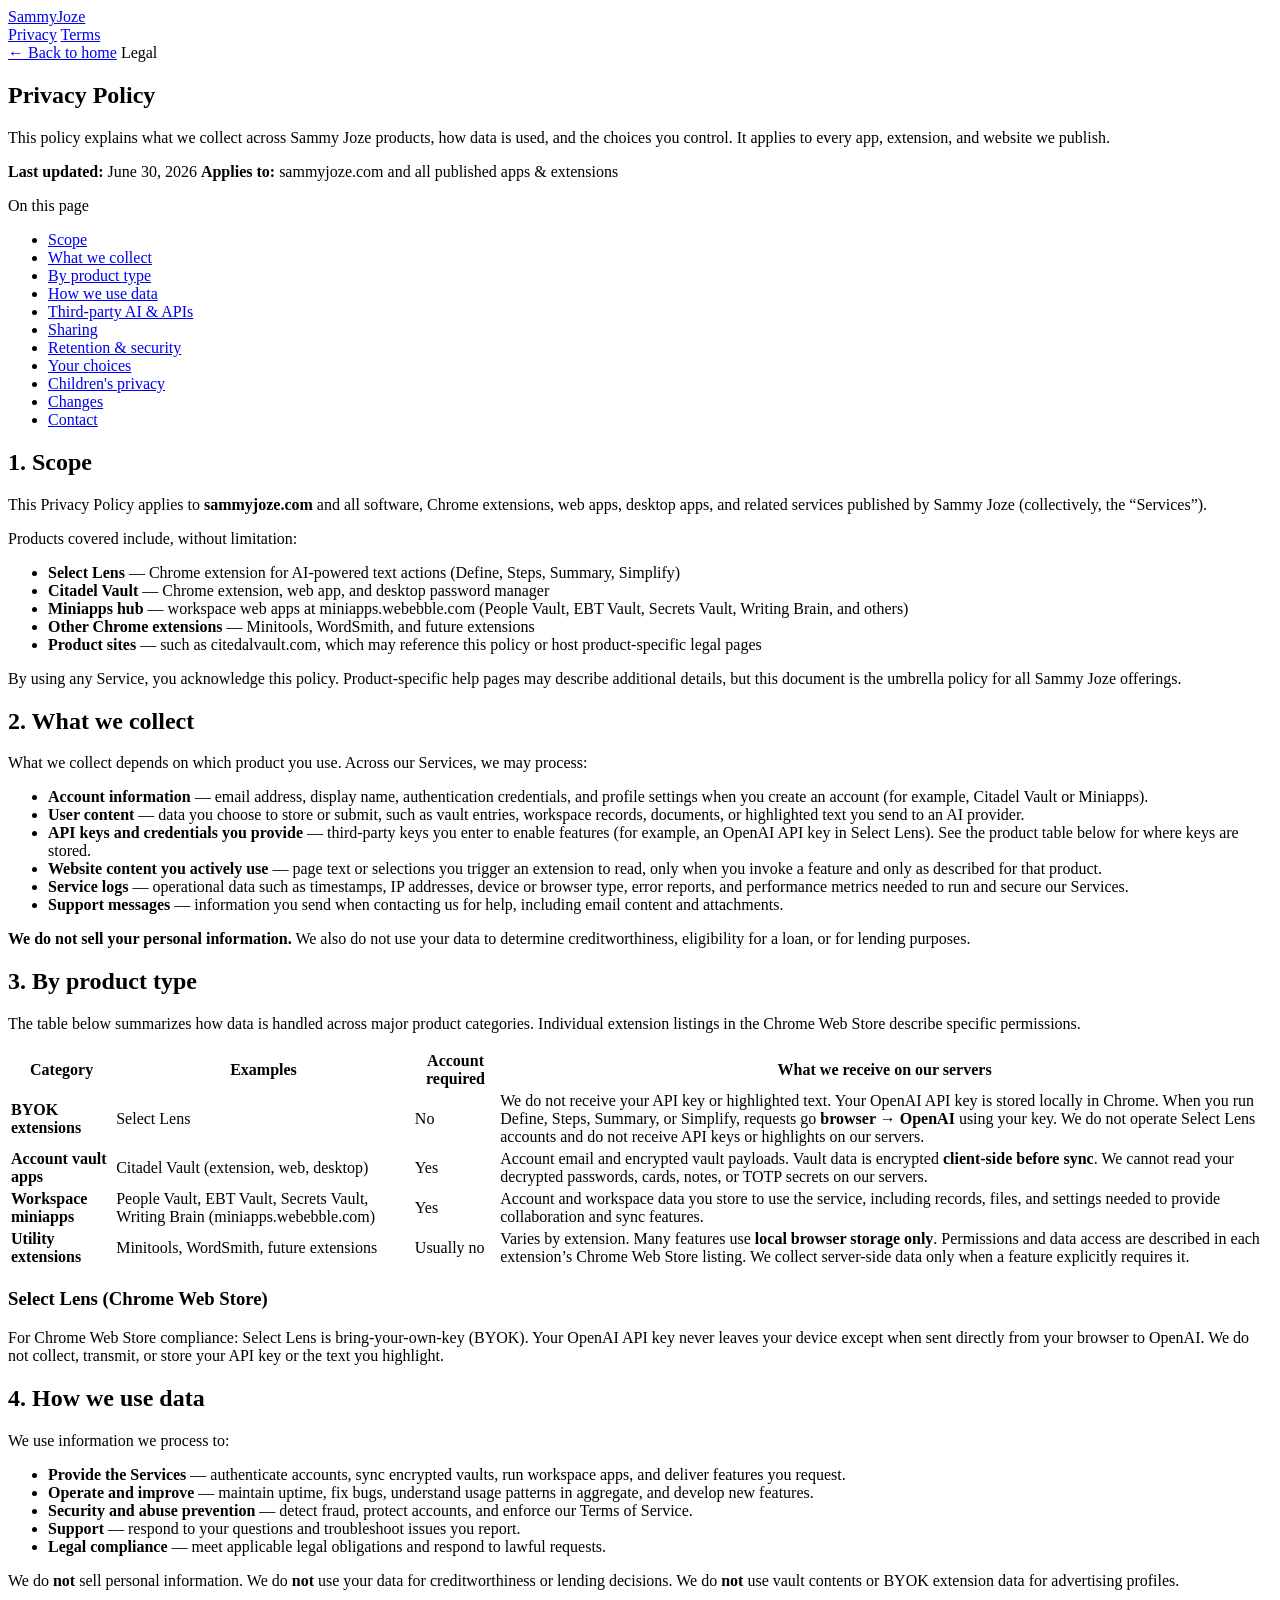
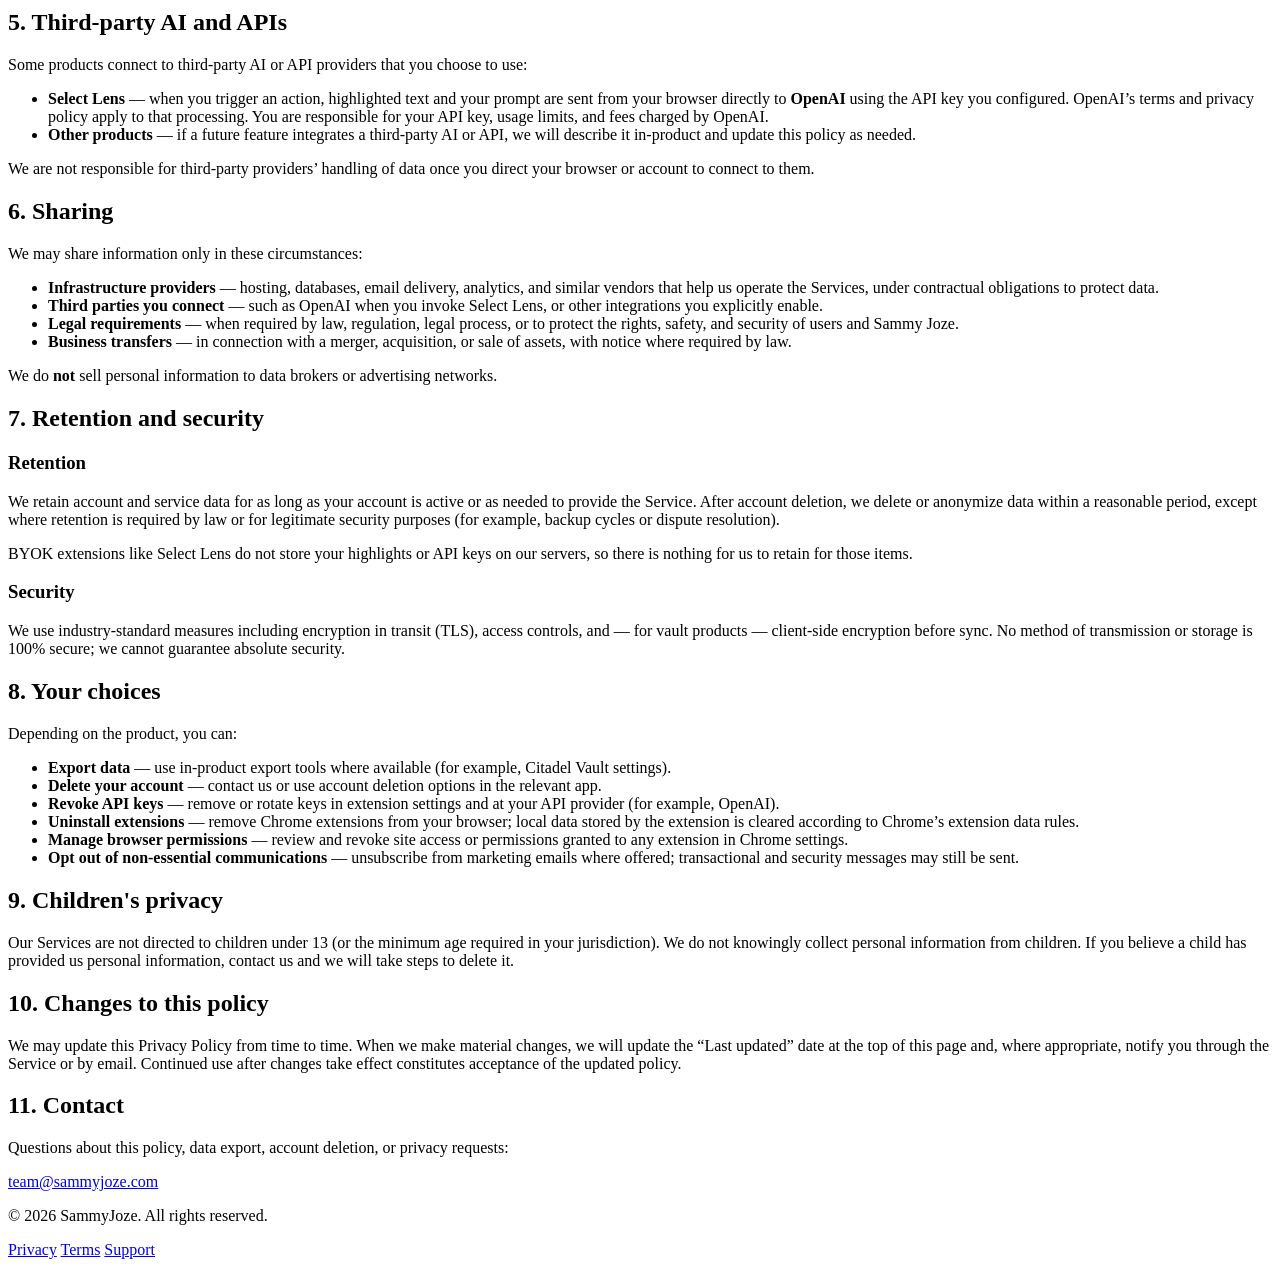
==== sammyjoze-site/privacy/index.html @ c9ecc226 "Add sammyjoze.com static legal site for all products. Umbrella Privacy Policy and Terms of Service f" ====
<!DOCTYPE html>
<html lang="en">
<head>
  <meta charset="UTF-8">
  <meta name="viewport" content="width=device-width, initial-scale=1.0">
  <title>Privacy Policy — SammyJoze</title>
  <meta name="description" content="Privacy Policy for Sammy Joze apps, Chrome extensions, and web products including Select Lens, Citadel Vault, and Miniapps.">
  <link rel="preconnect" href="https://fonts.googleapis.com">
  <link rel="preconnect" href="https://fonts.gstatic.com" crossorigin>
  <link href="https://fonts.googleapis.com/css2?family=Inter:wght@400;500;600;700;800&display=swap" rel="stylesheet">
  <link rel="stylesheet" href="/assets/site.css">
</head>
<body>
  <header class="site-header">
    <div class="site-header__inner">
      <a href="/" class="site-brand">SammyJoze</a>
      <nav class="site-nav" aria-label="Main">
        <a href="/privacy" class="is-active">Privacy</a>
        <a href="/terms">Terms</a>
      </nav>
    </div>
  </header>

  <section class="hero">
    <a href="/" class="hero__back">&larr; Back to home</a>
    <span class="hero__badge">Legal</span>
    <h1>Privacy Policy</h1>
    <p class="hero__lead">This policy explains what we collect across Sammy Joze products, how data is used, and the choices you control. It applies to every app, extension, and website we publish.</p>
    <div class="hero__meta">
      <span><strong>Last updated:</strong> June 30, 2026</span>
      <span><strong>Applies to:</strong> sammyjoze.com and all published apps &amp; extensions</span>
    </div>
  </section>

  <div class="legal-layout">
    <aside class="toc" aria-label="Table of contents">
      <p class="toc__label">On this page</p>
      <ul>
        <li><a href="#scope">Scope</a></li>
        <li><a href="#what-we-collect">What we collect</a></li>
        <li><a href="#by-product">By product type</a></li>
        <li><a href="#how-we-use">How we use data</a></li>
        <li><a href="#third-party-ai">Third-party AI &amp; APIs</a></li>
        <li><a href="#sharing">Sharing</a></li>
        <li><a href="#retention-security">Retention &amp; security</a></li>
        <li><a href="#your-choices">Your choices</a></li>
        <li><a href="#children">Children's privacy</a></li>
        <li><a href="#changes">Changes</a></li>
        <li><a href="#contact">Contact</a></li>
      </ul>
    </aside>

    <div class="legal-content">
      <article id="scope" class="section-card">
        <h2>1. Scope</h2>
        <p>This Privacy Policy applies to <strong>sammyjoze.com</strong> and all software, Chrome extensions, web apps, desktop apps, and related services published by Sammy Joze (collectively, the &ldquo;Services&rdquo;).</p>
        <p>Products covered include, without limitation:</p>
        <ul>
          <li><strong>Select Lens</strong> — Chrome extension for AI-powered text actions (Define, Steps, Summary, Simplify)</li>
          <li><strong>Citadel Vault</strong> — Chrome extension, web app, and desktop password manager</li>
          <li><strong>Miniapps hub</strong> — workspace web apps at miniapps.webebble.com (People Vault, EBT Vault, Secrets Vault, Writing Brain, and others)</li>
          <li><strong>Other Chrome extensions</strong> — Minitools, WordSmith, and future extensions</li>
          <li><strong>Product sites</strong> — such as citedalvault.com, which may reference this policy or host product-specific legal pages</li>
        </ul>
        <p>By using any Service, you acknowledge this policy. Product-specific help pages may describe additional details, but this document is the umbrella policy for all Sammy Joze offerings.</p>
      </article>

      <article id="what-we-collect" class="section-card">
        <h2>2. What we collect</h2>
        <p>What we collect depends on which product you use. Across our Services, we may process:</p>
        <ul>
          <li><strong>Account information</strong> — email address, display name, authentication credentials, and profile settings when you create an account (for example, Citadel Vault or Miniapps).</li>
          <li><strong>User content</strong> — data you choose to store or submit, such as vault entries, workspace records, documents, or highlighted text you send to an AI provider.</li>
          <li><strong>API keys and credentials you provide</strong> — third-party keys you enter to enable features (for example, an OpenAI API key in Select Lens). See the product table below for where keys are stored.</li>
          <li><strong>Website content you actively use</strong> — page text or selections you trigger an extension to read, only when you invoke a feature and only as described for that product.</li>
          <li><strong>Service logs</strong> — operational data such as timestamps, IP addresses, device or browser type, error reports, and performance metrics needed to run and secure our Services.</li>
          <li><strong>Support messages</strong> — information you send when contacting us for help, including email content and attachments.</li>
        </ul>
        <div class="highlight-box">
          <p><strong>We do not sell your personal information.</strong> We also do not use your data to determine creditworthiness, eligibility for a loan, or for lending purposes.</p>
        </div>
      </article>

      <article id="by-product" class="section-card">
        <h2>3. By product type</h2>
        <p>The table below summarizes how data is handled across major product categories. Individual extension listings in the Chrome Web Store describe specific permissions.</p>
        <table class="data-table">
          <thead>
            <tr>
              <th>Category</th>
              <th>Examples</th>
              <th>Account required</th>
              <th>What we receive on our servers</th>
            </tr>
          </thead>
          <tbody>
            <tr>
              <td><strong>BYOK extensions</strong></td>
              <td>Select Lens</td>
              <td>No</td>
              <td>We do not receive your API key or highlighted text. Your OpenAI API key is stored locally in Chrome. When you run Define, Steps, Summary, or Simplify, requests go <strong>browser &rarr; OpenAI</strong> using your key. We do not operate Select Lens accounts and do not receive API keys or highlights on our servers.</td>
            </tr>
            <tr>
              <td><strong>Account vault apps</strong></td>
              <td>Citadel Vault (extension, web, desktop)</td>
              <td>Yes</td>
              <td>Account email and encrypted vault payloads. Vault data is encrypted <strong>client-side before sync</strong>. We cannot read your decrypted passwords, cards, notes, or TOTP secrets on our servers.</td>
            </tr>
            <tr>
              <td><strong>Workspace miniapps</strong></td>
              <td>People Vault, EBT Vault, Secrets Vault, Writing Brain (miniapps.webebble.com)</td>
              <td>Yes</td>
              <td>Account and workspace data you store to use the service, including records, files, and settings needed to provide collaboration and sync features.</td>
            </tr>
            <tr>
              <td><strong>Utility extensions</strong></td>
              <td>Minitools, WordSmith, future extensions</td>
              <td>Usually no</td>
              <td>Varies by extension. Many features use <strong>local browser storage only</strong>. Permissions and data access are described in each extension&rsquo;s Chrome Web Store listing. We collect server-side data only when a feature explicitly requires it.</td>
            </tr>
          </tbody>
        </table>
        <h3>Select Lens (Chrome Web Store)</h3>
        <p>For Chrome Web Store compliance: Select Lens is bring-your-own-key (BYOK). Your OpenAI API key never leaves your device except when sent directly from your browser to OpenAI. We do not collect, transmit, or store your API key or the text you highlight.</p>
      </article>

      <article id="how-we-use" class="section-card">
        <h2>4. How we use data</h2>
        <p>We use information we process to:</p>
        <ul>
          <li><strong>Provide the Services</strong> — authenticate accounts, sync encrypted vaults, run workspace apps, and deliver features you request.</li>
          <li><strong>Operate and improve</strong> — maintain uptime, fix bugs, understand usage patterns in aggregate, and develop new features.</li>
          <li><strong>Security and abuse prevention</strong> — detect fraud, protect accounts, and enforce our Terms of Service.</li>
          <li><strong>Support</strong> — respond to your questions and troubleshoot issues you report.</li>
          <li><strong>Legal compliance</strong> — meet applicable legal obligations and respond to lawful requests.</li>
        </ul>
        <p>We do <strong>not</strong> sell personal information. We do <strong>not</strong> use your data for creditworthiness or lending decisions. We do <strong>not</strong> use vault contents or BYOK extension data for advertising profiles.</p>
      </article>

      <article id="third-party-ai" class="section-card">
        <h2>5. Third-party AI and APIs</h2>
        <p>Some products connect to third-party AI or API providers that you choose to use:</p>
        <ul>
          <li><strong>Select Lens</strong> — when you trigger an action, highlighted text and your prompt are sent from your browser directly to <strong>OpenAI</strong> using the API key you configured. OpenAI&rsquo;s terms and privacy policy apply to that processing. You are responsible for your API key, usage limits, and fees charged by OpenAI.</li>
          <li><strong>Other products</strong> — if a future feature integrates a third-party AI or API, we will describe it in-product and update this policy as needed.</li>
        </ul>
        <p>We are not responsible for third-party providers&rsquo; handling of data once you direct your browser or account to connect to them.</p>
      </article>

      <article id="sharing" class="section-card">
        <h2>6. Sharing</h2>
        <p>We may share information only in these circumstances:</p>
        <ul>
          <li><strong>Infrastructure providers</strong> — hosting, databases, email delivery, analytics, and similar vendors that help us operate the Services, under contractual obligations to protect data.</li>
          <li><strong>Third parties you connect</strong> — such as OpenAI when you invoke Select Lens, or other integrations you explicitly enable.</li>
          <li><strong>Legal requirements</strong> — when required by law, regulation, legal process, or to protect the rights, safety, and security of users and Sammy Joze.</li>
          <li><strong>Business transfers</strong> — in connection with a merger, acquisition, or sale of assets, with notice where required by law.</li>
        </ul>
        <p>We do <strong>not</strong> sell personal information to data brokers or advertising networks.</p>
      </article>

      <article id="retention-security" class="section-card">
        <h2>7. Retention and security</h2>
        <h3>Retention</h3>
        <p>We retain account and service data for as long as your account is active or as needed to provide the Service. After account deletion, we delete or anonymize data within a reasonable period, except where retention is required by law or for legitimate security purposes (for example, backup cycles or dispute resolution).</p>
        <p>BYOK extensions like Select Lens do not store your highlights or API keys on our servers, so there is nothing for us to retain for those items.</p>
        <h3>Security</h3>
        <p>We use industry-standard measures including encryption in transit (TLS), access controls, and — for vault products — client-side encryption before sync. No method of transmission or storage is 100% secure; we cannot guarantee absolute security.</p>
      </article>

      <article id="your-choices" class="section-card">
        <h2>8. Your choices</h2>
        <p>Depending on the product, you can:</p>
        <ul>
          <li><strong>Export data</strong> — use in-product export tools where available (for example, Citadel Vault settings).</li>
          <li><strong>Delete your account</strong> — contact us or use account deletion options in the relevant app.</li>
          <li><strong>Revoke API keys</strong> — remove or rotate keys in extension settings and at your API provider (for example, OpenAI).</li>
          <li><strong>Uninstall extensions</strong> — remove Chrome extensions from your browser; local data stored by the extension is cleared according to Chrome&rsquo;s extension data rules.</li>
          <li><strong>Manage browser permissions</strong> — review and revoke site access or permissions granted to any extension in Chrome settings.</li>
          <li><strong>Opt out of non-essential communications</strong> — unsubscribe from marketing emails where offered; transactional and security messages may still be sent.</li>
        </ul>
      </article>

      <article id="children" class="section-card">
        <h2>9. Children's privacy</h2>
        <p>Our Services are not directed to children under 13 (or the minimum age required in your jurisdiction). We do not knowingly collect personal information from children. If you believe a child has provided us personal information, contact us and we will take steps to delete it.</p>
      </article>

      <article id="changes" class="section-card">
        <h2>10. Changes to this policy</h2>
        <p>We may update this Privacy Policy from time to time. When we make material changes, we will update the &ldquo;Last updated&rdquo; date at the top of this page and, where appropriate, notify you through the Service or by email. Continued use after changes take effect constitutes acceptance of the updated policy.</p>
      </article>

      <article id="contact" class="contact-card">
        <h2>11. Contact</h2>
        <p>Questions about this policy, data export, account deletion, or privacy requests:</p>
        <a class="contact-email" href="mailto:team@sammyjoze.com">team@sammyjoze.com</a>
      </article>
    </div>
  </div>

  <footer class="site-footer">
    <div class="site-footer__inner">
      <p>&copy; <span data-year>2026</span> SammyJoze. All rights reserved.</p>
      <div class="site-footer__links">
        <a href="/privacy">Privacy</a>
        <a href="/terms">Terms</a>
        <a href="mailto:team@sammyjoze.com">Support</a>
      </div>
    </div>
  </footer>

  <script src="/assets/site.js"></script>
</body>
</html>
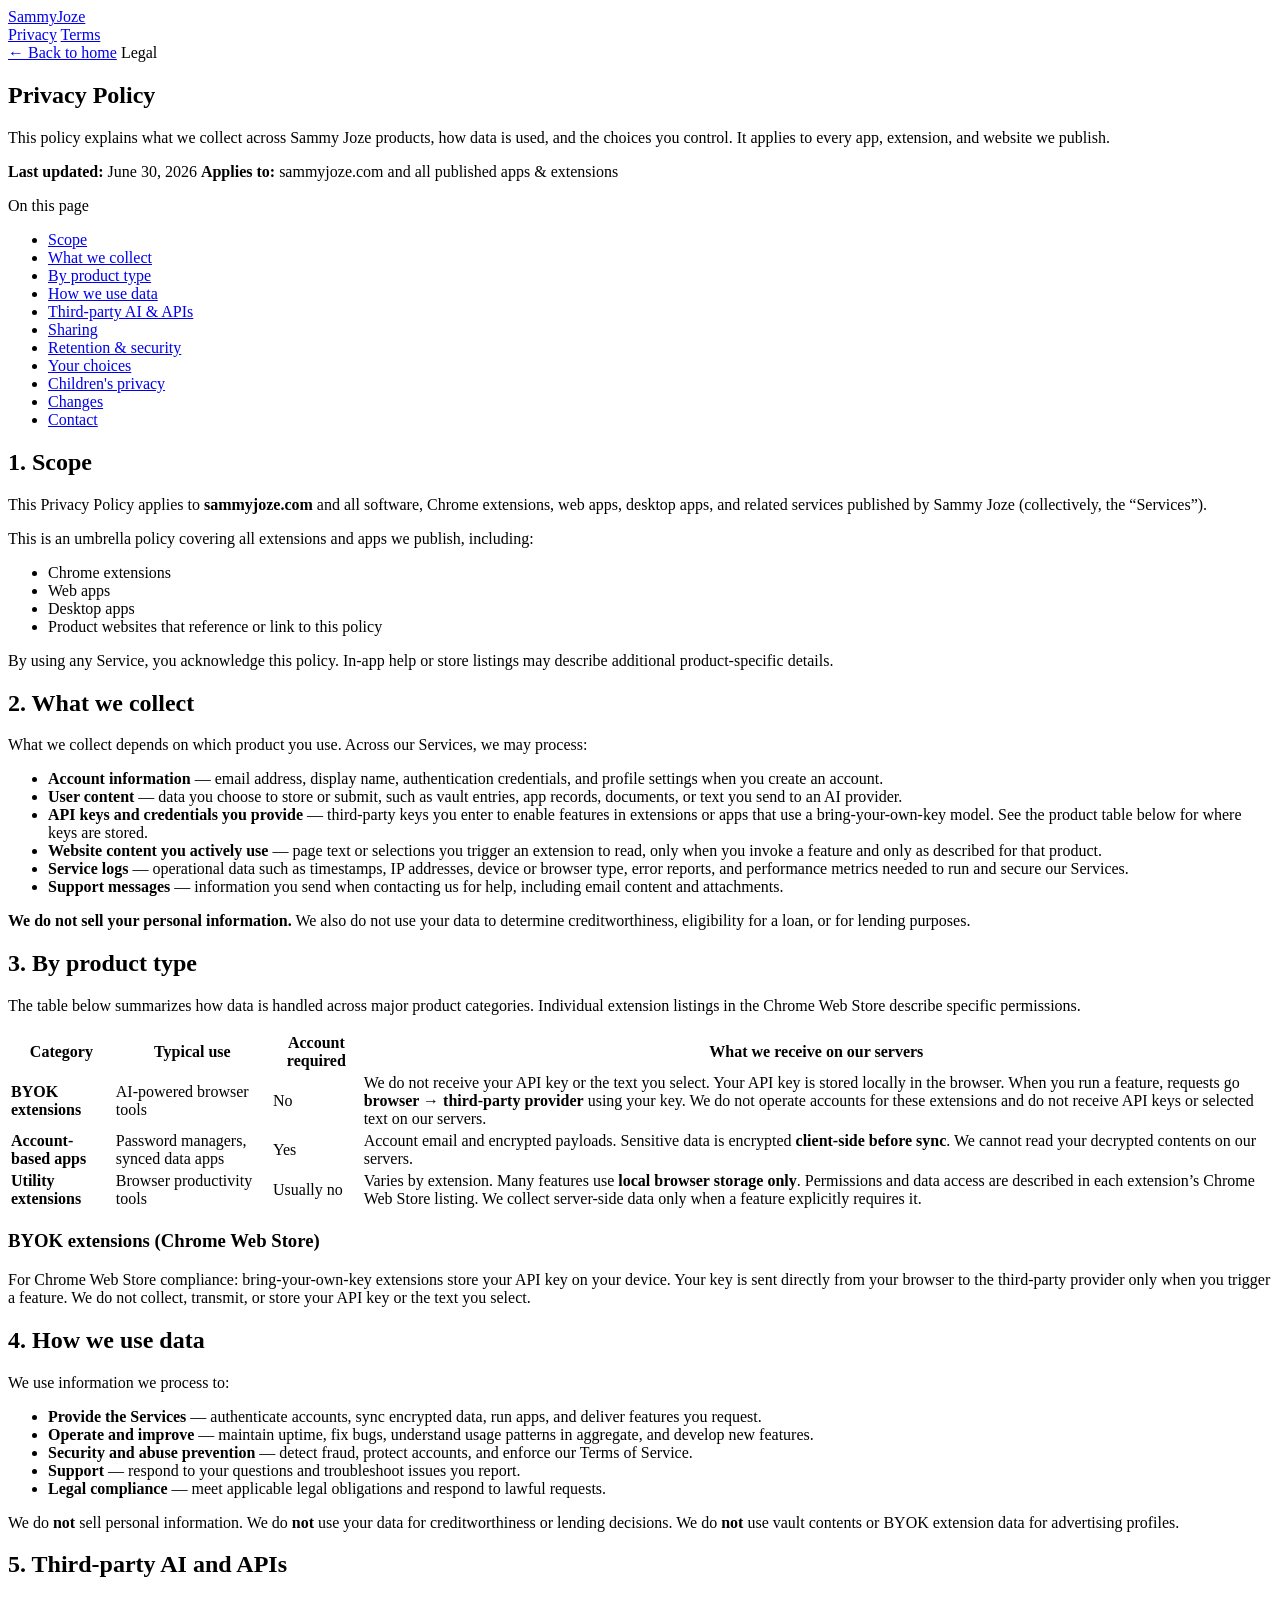
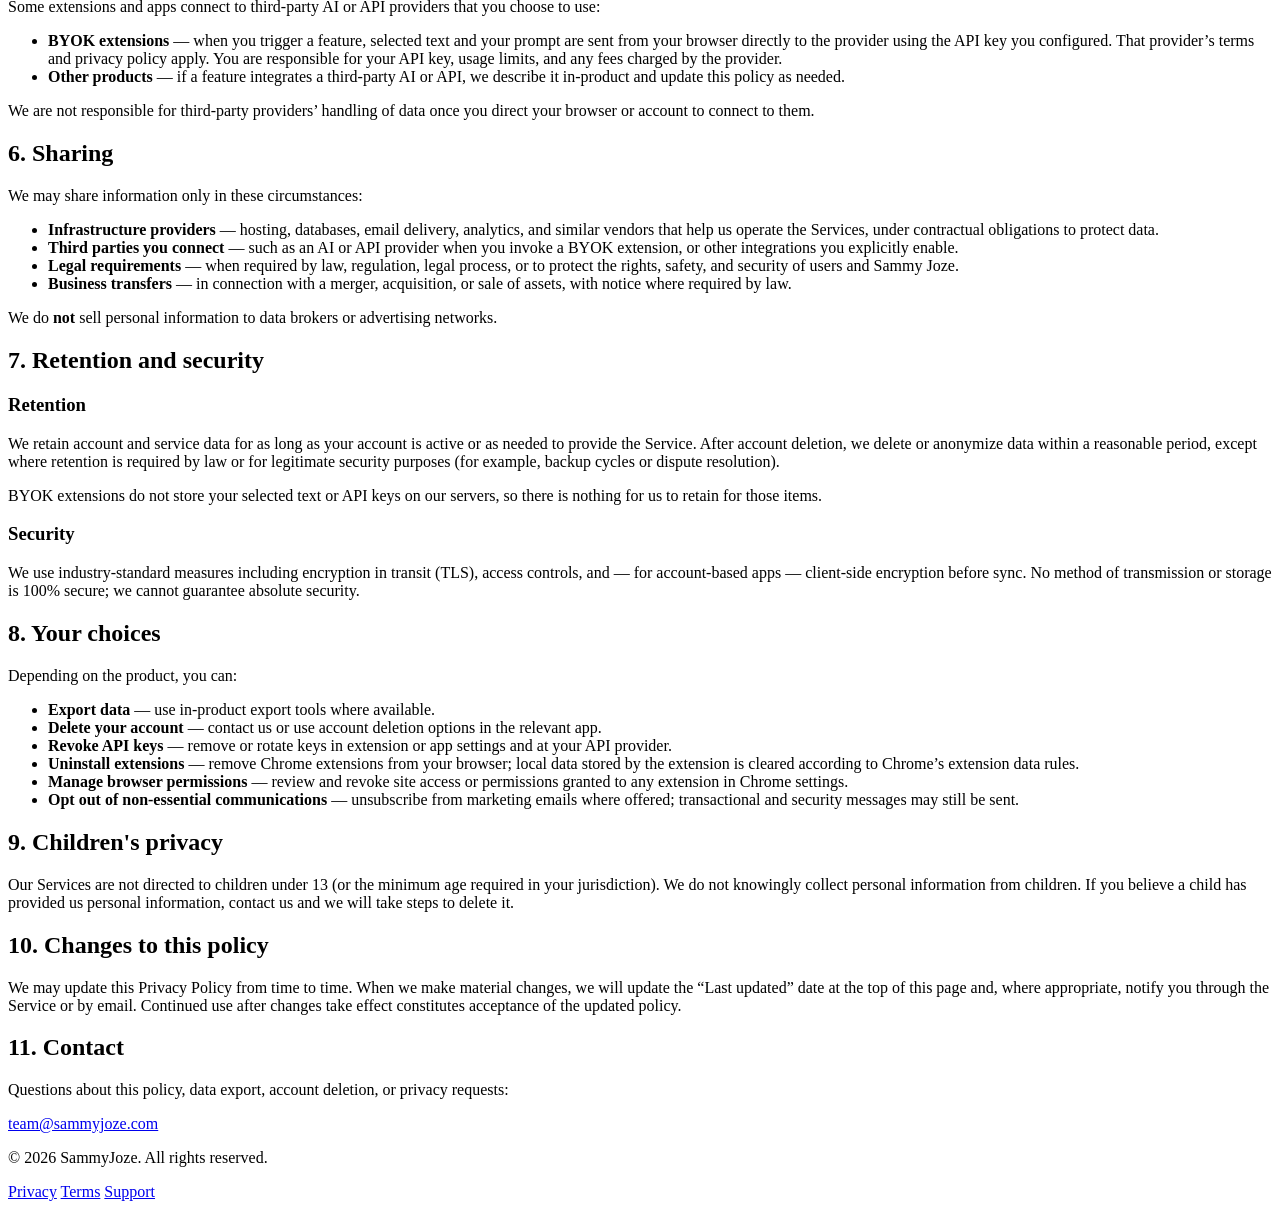
==== commit 2aaaab89: "Sync legal pages: generic extensions and apps policy, no miniapps." ====
--- a/sammyjoze-site/privacy/index.html
+++ b/sammyjoze-site/privacy/index.html
@@ -4,7 +4,7 @@
   <meta charset="UTF-8">
   <meta name="viewport" content="width=device-width, initial-scale=1.0">
   <title>Privacy Policy — SammyJoze</title>
-  <meta name="description" content="Privacy Policy for Sammy Joze apps, Chrome extensions, and web products including Select Lens, Citadel Vault, and Miniapps.">
+  <meta name="description" content="Privacy Policy for Sammy Joze apps, Chrome extensions, and web products.">
   <link rel="preconnect" href="https://fonts.googleapis.com">
   <link rel="preconnect" href="https://fonts.gstatic.com" crossorigin>
   <link href="https://fonts.googleapis.com/css2?family=Inter:wght@400;500;600;700;800&display=swap" rel="stylesheet">
@@ -54,24 +54,23 @@
       <article id="scope" class="section-card">
         <h2>1. Scope</h2>
         <p>This Privacy Policy applies to <strong>sammyjoze.com</strong> and all software, Chrome extensions, web apps, desktop apps, and related services published by Sammy Joze (collectively, the &ldquo;Services&rdquo;).</p>
-        <p>Products covered include, without limitation:</p>
-        <ul>
-          <li><strong>Select Lens</strong> — Chrome extension for AI-powered text actions (Define, Steps, Summary, Simplify)</li>
-          <li><strong>Citadel Vault</strong> — Chrome extension, web app, and desktop password manager</li>
-          <li><strong>Miniapps hub</strong> — workspace web apps at miniapps.webebble.com (People Vault, EBT Vault, Secrets Vault, Writing Brain, and others)</li>
-          <li><strong>Other Chrome extensions</strong> — Minitools, WordSmith, and future extensions</li>
-          <li><strong>Product sites</strong> — such as citedalvault.com, which may reference this policy or host product-specific legal pages</li>
-        </ul>
-        <p>By using any Service, you acknowledge this policy. Product-specific help pages may describe additional details, but this document is the umbrella policy for all Sammy Joze offerings.</p>
+        <p>This is an umbrella policy covering all extensions and apps we publish, including:</p>
+        <ul>
+          <li>Chrome extensions</li>
+          <li>Web apps</li>
+          <li>Desktop apps</li>
+          <li>Product websites that reference or link to this policy</li>
+        </ul>
+        <p>By using any Service, you acknowledge this policy. In-app help or store listings may describe additional product-specific details.</p>
       </article>
 
       <article id="what-we-collect" class="section-card">
         <h2>2. What we collect</h2>
         <p>What we collect depends on which product you use. Across our Services, we may process:</p>
         <ul>
-          <li><strong>Account information</strong> — email address, display name, authentication credentials, and profile settings when you create an account (for example, Citadel Vault or Miniapps).</li>
-          <li><strong>User content</strong> — data you choose to store or submit, such as vault entries, workspace records, documents, or highlighted text you send to an AI provider.</li>
-          <li><strong>API keys and credentials you provide</strong> — third-party keys you enter to enable features (for example, an OpenAI API key in Select Lens). See the product table below for where keys are stored.</li>
+          <li><strong>Account information</strong> — email address, display name, authentication credentials, and profile settings when you create an account.</li>
+          <li><strong>User content</strong> — data you choose to store or submit, such as vault entries, app records, documents, or text you send to an AI provider.</li>
+          <li><strong>API keys and credentials you provide</strong> — third-party keys you enter to enable features in extensions or apps that use a bring-your-own-key model. See the product table below for where keys are stored.</li>
           <li><strong>Website content you actively use</strong> — page text or selections you trigger an extension to read, only when you invoke a feature and only as described for that product.</li>
           <li><strong>Service logs</strong> — operational data such as timestamps, IP addresses, device or browser type, error reports, and performance metrics needed to run and secure our Services.</li>
           <li><strong>Support messages</strong> — information you send when contacting us for help, including email content and attachments.</li>
@@ -88,7 +87,7 @@
           <thead>
             <tr>
               <th>Category</th>
-              <th>Examples</th>
+              <th>Typical use</th>
               <th>Account required</th>
               <th>What we receive on our servers</th>
             </tr>
@@ -96,39 +95,33 @@
           <tbody>
             <tr>
               <td><strong>BYOK extensions</strong></td>
-              <td>Select Lens</td>
+              <td>AI-powered browser tools</td>
               <td>No</td>
-              <td>We do not receive your API key or highlighted text. Your OpenAI API key is stored locally in Chrome. When you run Define, Steps, Summary, or Simplify, requests go <strong>browser &rarr; OpenAI</strong> using your key. We do not operate Select Lens accounts and do not receive API keys or highlights on our servers.</td>
-            </tr>
-            <tr>
-              <td><strong>Account vault apps</strong></td>
-              <td>Citadel Vault (extension, web, desktop)</td>
+              <td>We do not receive your API key or the text you select. Your API key is stored locally in the browser. When you run a feature, requests go <strong>browser &rarr; third-party provider</strong> using your key. We do not operate accounts for these extensions and do not receive API keys or selected text on our servers.</td>
+            </tr>
+            <tr>
+              <td><strong>Account-based apps</strong></td>
+              <td>Password managers, synced data apps</td>
               <td>Yes</td>
-              <td>Account email and encrypted vault payloads. Vault data is encrypted <strong>client-side before sync</strong>. We cannot read your decrypted passwords, cards, notes, or TOTP secrets on our servers.</td>
-            </tr>
-            <tr>
-              <td><strong>Workspace miniapps</strong></td>
-              <td>People Vault, EBT Vault, Secrets Vault, Writing Brain (miniapps.webebble.com)</td>
-              <td>Yes</td>
-              <td>Account and workspace data you store to use the service, including records, files, and settings needed to provide collaboration and sync features.</td>
+              <td>Account email and encrypted payloads. Sensitive data is encrypted <strong>client-side before sync</strong>. We cannot read your decrypted contents on our servers.</td>
             </tr>
             <tr>
               <td><strong>Utility extensions</strong></td>
-              <td>Minitools, WordSmith, future extensions</td>
+              <td>Browser productivity tools</td>
               <td>Usually no</td>
               <td>Varies by extension. Many features use <strong>local browser storage only</strong>. Permissions and data access are described in each extension&rsquo;s Chrome Web Store listing. We collect server-side data only when a feature explicitly requires it.</td>
             </tr>
           </tbody>
         </table>
-        <h3>Select Lens (Chrome Web Store)</h3>
-        <p>For Chrome Web Store compliance: Select Lens is bring-your-own-key (BYOK). Your OpenAI API key never leaves your device except when sent directly from your browser to OpenAI. We do not collect, transmit, or store your API key or the text you highlight.</p>
+        <h3>BYOK extensions (Chrome Web Store)</h3>
+        <p>For Chrome Web Store compliance: bring-your-own-key extensions store your API key on your device. Your key is sent directly from your browser to the third-party provider only when you trigger a feature. We do not collect, transmit, or store your API key or the text you select.</p>
       </article>
 
       <article id="how-we-use" class="section-card">
         <h2>4. How we use data</h2>
         <p>We use information we process to:</p>
         <ul>
-          <li><strong>Provide the Services</strong> — authenticate accounts, sync encrypted vaults, run workspace apps, and deliver features you request.</li>
+          <li><strong>Provide the Services</strong> — authenticate accounts, sync encrypted data, run apps, and deliver features you request.</li>
           <li><strong>Operate and improve</strong> — maintain uptime, fix bugs, understand usage patterns in aggregate, and develop new features.</li>
           <li><strong>Security and abuse prevention</strong> — detect fraud, protect accounts, and enforce our Terms of Service.</li>
           <li><strong>Support</strong> — respond to your questions and troubleshoot issues you report.</li>
@@ -139,10 +132,10 @@
 
       <article id="third-party-ai" class="section-card">
         <h2>5. Third-party AI and APIs</h2>
-        <p>Some products connect to third-party AI or API providers that you choose to use:</p>
-        <ul>
-          <li><strong>Select Lens</strong> — when you trigger an action, highlighted text and your prompt are sent from your browser directly to <strong>OpenAI</strong> using the API key you configured. OpenAI&rsquo;s terms and privacy policy apply to that processing. You are responsible for your API key, usage limits, and fees charged by OpenAI.</li>
-          <li><strong>Other products</strong> — if a future feature integrates a third-party AI or API, we will describe it in-product and update this policy as needed.</li>
+        <p>Some extensions and apps connect to third-party AI or API providers that you choose to use:</p>
+        <ul>
+          <li><strong>BYOK extensions</strong> — when you trigger a feature, selected text and your prompt are sent from your browser directly to the provider using the API key you configured. That provider&rsquo;s terms and privacy policy apply. You are responsible for your API key, usage limits, and any fees charged by the provider.</li>
+          <li><strong>Other products</strong> — if a feature integrates a third-party AI or API, we describe it in-product and update this policy as needed.</li>
         </ul>
         <p>We are not responsible for third-party providers&rsquo; handling of data once you direct your browser or account to connect to them.</p>
       </article>
@@ -152,7 +145,7 @@
         <p>We may share information only in these circumstances:</p>
         <ul>
           <li><strong>Infrastructure providers</strong> — hosting, databases, email delivery, analytics, and similar vendors that help us operate the Services, under contractual obligations to protect data.</li>
-          <li><strong>Third parties you connect</strong> — such as OpenAI when you invoke Select Lens, or other integrations you explicitly enable.</li>
+          <li><strong>Third parties you connect</strong> — such as an AI or API provider when you invoke a BYOK extension, or other integrations you explicitly enable.</li>
           <li><strong>Legal requirements</strong> — when required by law, regulation, legal process, or to protect the rights, safety, and security of users and Sammy Joze.</li>
           <li><strong>Business transfers</strong> — in connection with a merger, acquisition, or sale of assets, with notice where required by law.</li>
         </ul>
@@ -163,18 +156,18 @@
         <h2>7. Retention and security</h2>
         <h3>Retention</h3>
         <p>We retain account and service data for as long as your account is active or as needed to provide the Service. After account deletion, we delete or anonymize data within a reasonable period, except where retention is required by law or for legitimate security purposes (for example, backup cycles or dispute resolution).</p>
-        <p>BYOK extensions like Select Lens do not store your highlights or API keys on our servers, so there is nothing for us to retain for those items.</p>
+        <p>BYOK extensions do not store your selected text or API keys on our servers, so there is nothing for us to retain for those items.</p>
         <h3>Security</h3>
-        <p>We use industry-standard measures including encryption in transit (TLS), access controls, and — for vault products — client-side encryption before sync. No method of transmission or storage is 100% secure; we cannot guarantee absolute security.</p>
+        <p>We use industry-standard measures including encryption in transit (TLS), access controls, and — for account-based apps — client-side encryption before sync. No method of transmission or storage is 100% secure; we cannot guarantee absolute security.</p>
       </article>
 
       <article id="your-choices" class="section-card">
         <h2>8. Your choices</h2>
         <p>Depending on the product, you can:</p>
         <ul>
-          <li><strong>Export data</strong> — use in-product export tools where available (for example, Citadel Vault settings).</li>
+          <li><strong>Export data</strong> — use in-product export tools where available.</li>
           <li><strong>Delete your account</strong> — contact us or use account deletion options in the relevant app.</li>
-          <li><strong>Revoke API keys</strong> — remove or rotate keys in extension settings and at your API provider (for example, OpenAI).</li>
+          <li><strong>Revoke API keys</strong> — remove or rotate keys in extension or app settings and at your API provider.</li>
           <li><strong>Uninstall extensions</strong> — remove Chrome extensions from your browser; local data stored by the extension is cleared according to Chrome&rsquo;s extension data rules.</li>
           <li><strong>Manage browser permissions</strong> — review and revoke site access or permissions granted to any extension in Chrome settings.</li>
           <li><strong>Opt out of non-essential communications</strong> — unsubscribe from marketing emails where offered; transactional and security messages may still be sent.</li>
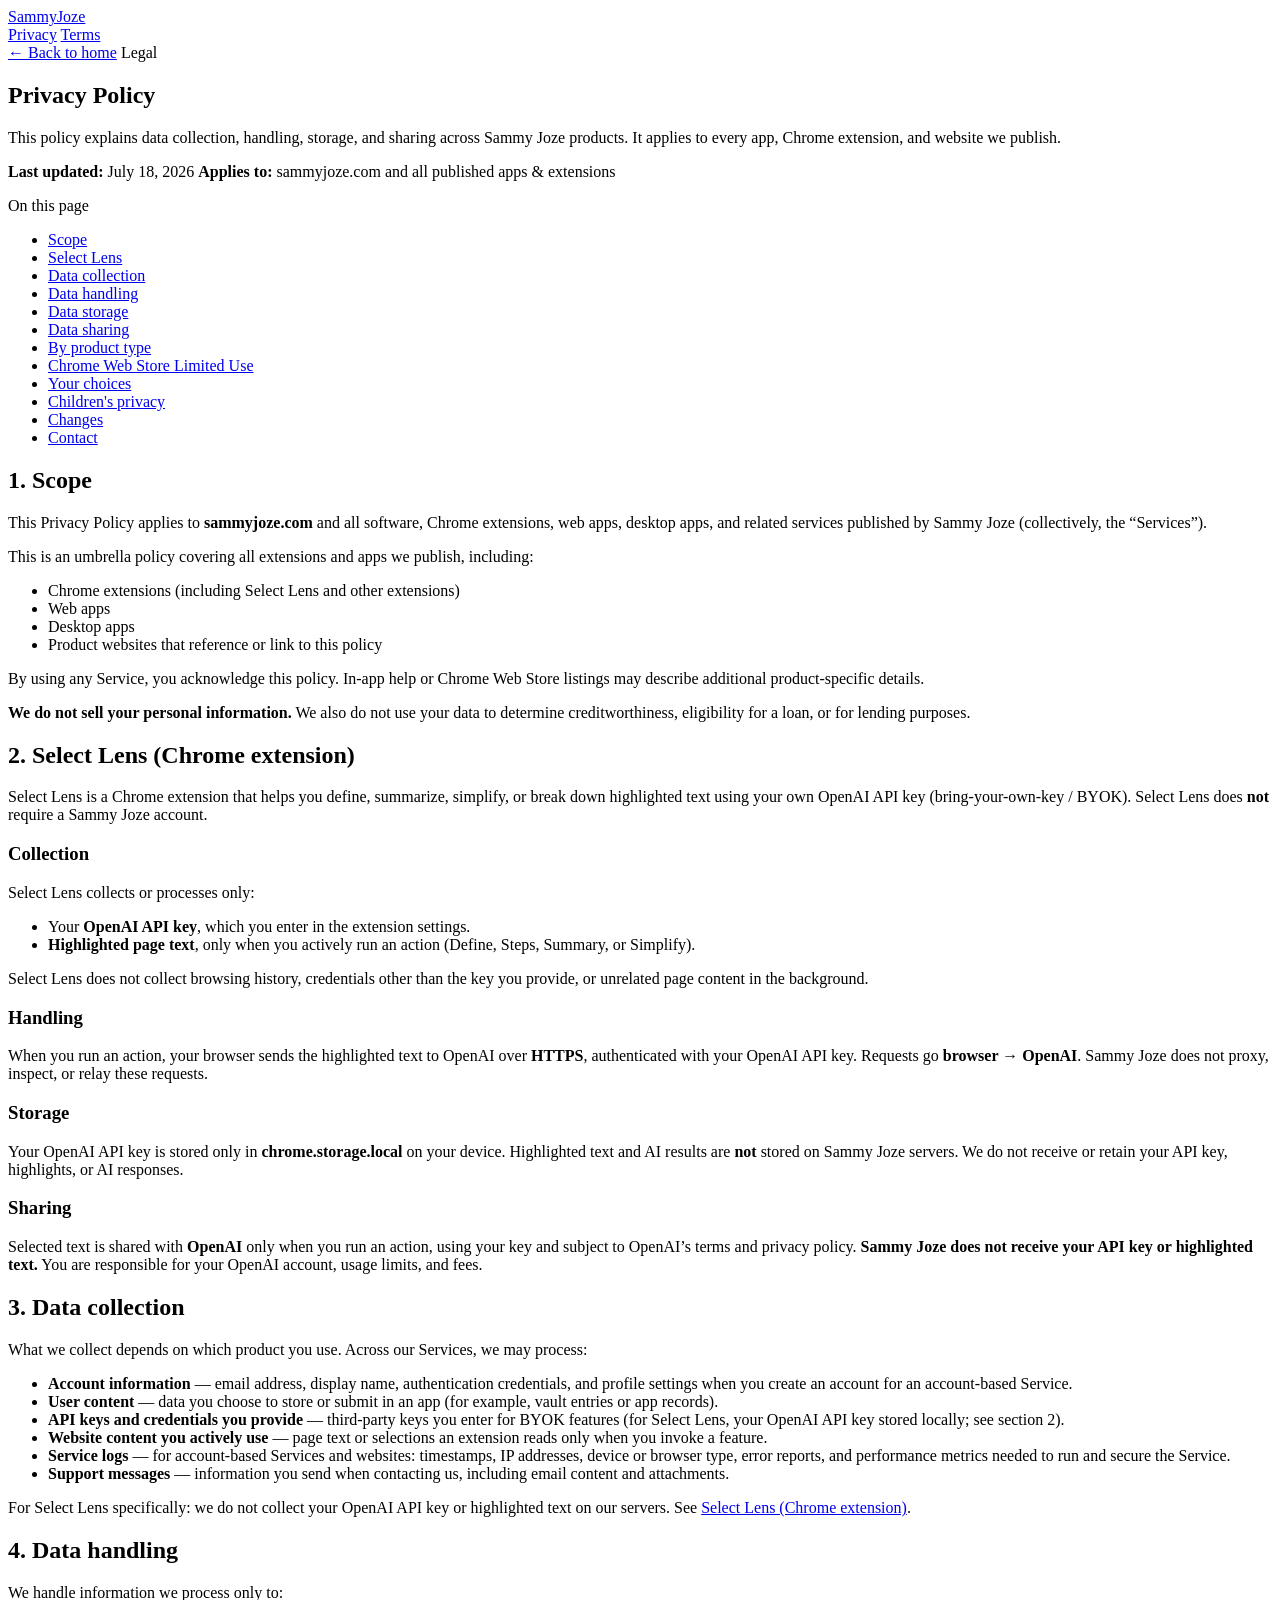
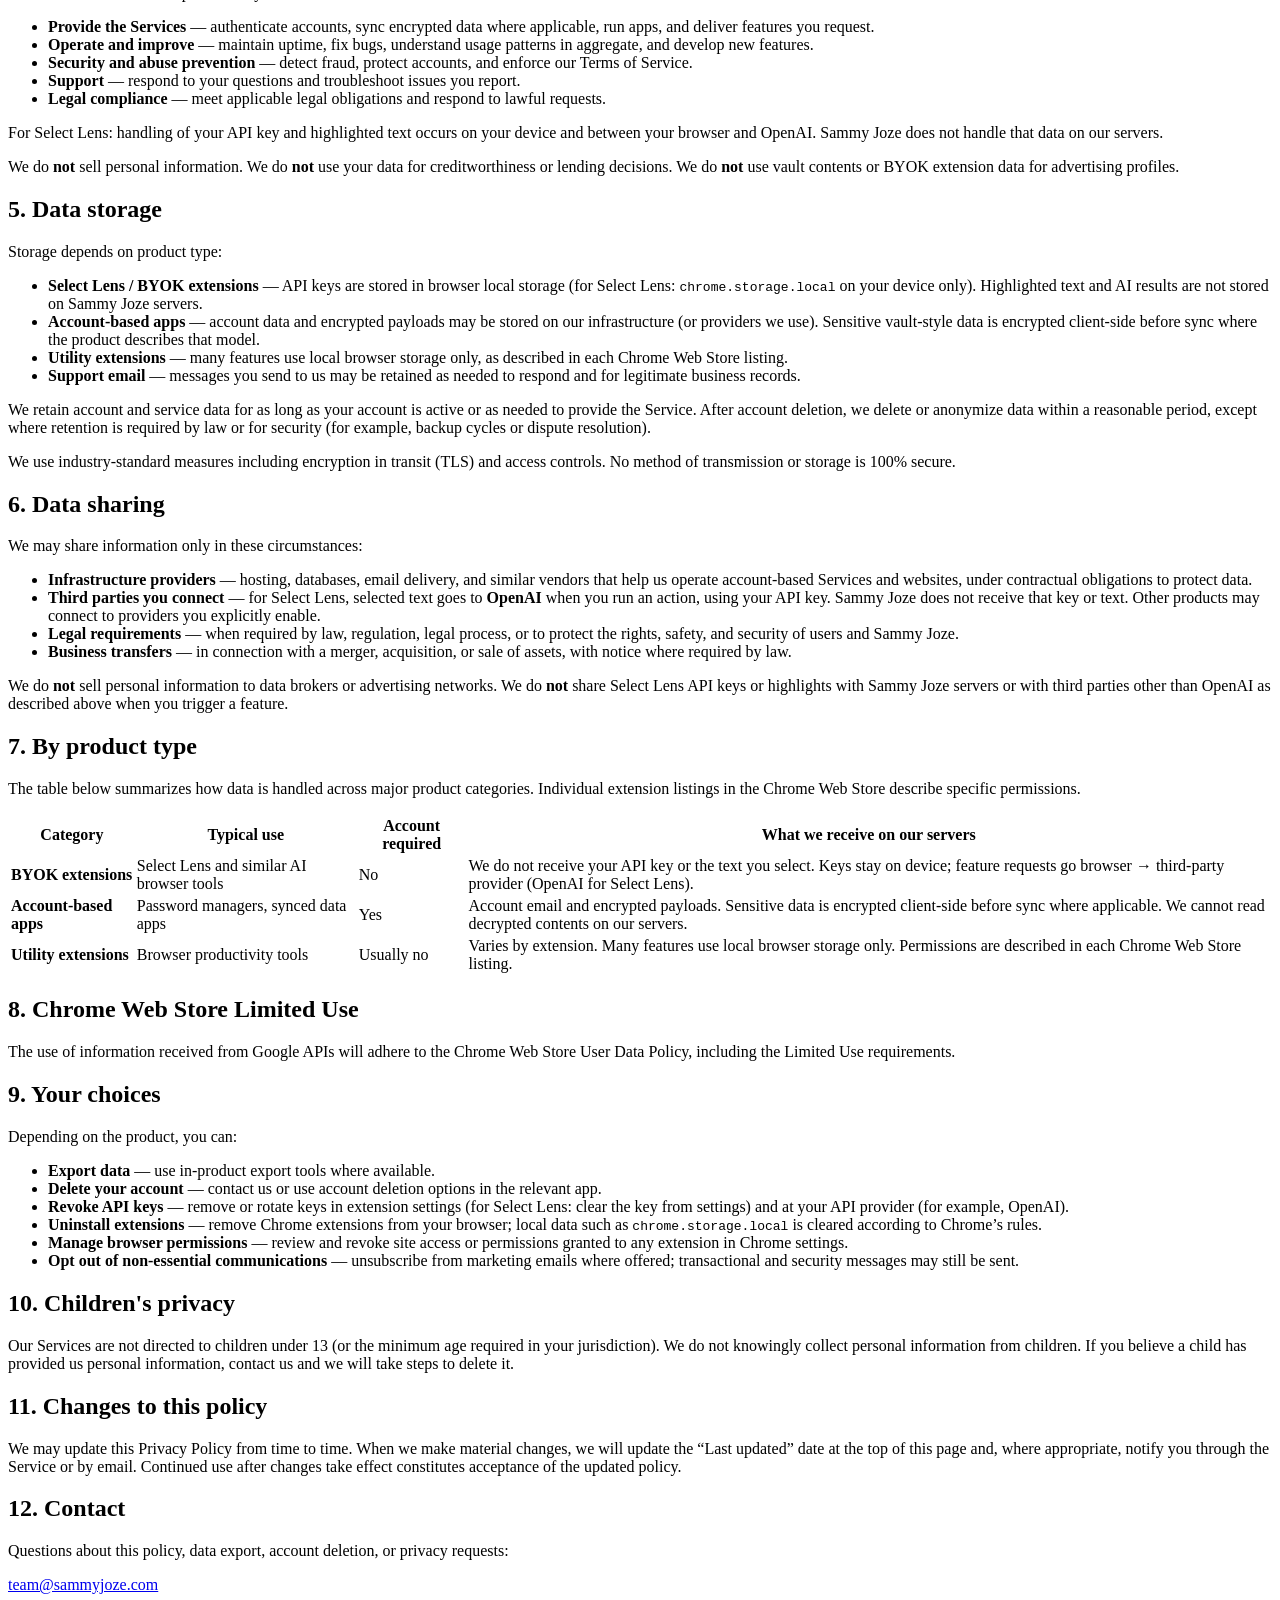
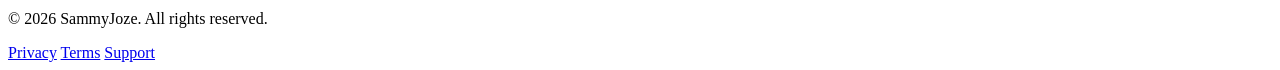
==== commit bf0a36b4: "Sync Privacy Policy update for Select Lens Chrome Web Store compliance." ====
--- a/sammyjoze-site/privacy/index.html
+++ b/sammyjoze-site/privacy/index.html
@@ -4,7 +4,7 @@
   <meta charset="UTF-8">
   <meta name="viewport" content="width=device-width, initial-scale=1.0">
   <title>Privacy Policy — SammyJoze</title>
-  <meta name="description" content="Privacy Policy for Sammy Joze apps, Chrome extensions, and web products.">
+  <meta name="description" content="Privacy Policy for Sammy Joze apps, Chrome extensions, and web products, including Select Lens.">
   <link rel="preconnect" href="https://fonts.googleapis.com">
   <link rel="preconnect" href="https://fonts.gstatic.com" crossorigin>
   <link href="https://fonts.googleapis.com/css2?family=Inter:wght@400;500;600;700;800&display=swap" rel="stylesheet">
@@ -25,9 +25,9 @@
     <a href="/" class="hero__back">&larr; Back to home</a>
     <span class="hero__badge">Legal</span>
     <h1>Privacy Policy</h1>
-    <p class="hero__lead">This policy explains what we collect across Sammy Joze products, how data is used, and the choices you control. It applies to every app, extension, and website we publish.</p>
+    <p class="hero__lead">This policy explains data collection, handling, storage, and sharing across Sammy Joze products. It applies to every app, Chrome extension, and website we publish.</p>
     <div class="hero__meta">
-      <span><strong>Last updated:</strong> June 30, 2026</span>
+      <span><strong>Last updated:</strong> July 18, 2026</span>
       <span><strong>Applies to:</strong> sammyjoze.com and all published apps &amp; extensions</span>
     </div>
   </section>
@@ -37,12 +37,13 @@
       <p class="toc__label">On this page</p>
       <ul>
         <li><a href="#scope">Scope</a></li>
-        <li><a href="#what-we-collect">What we collect</a></li>
+        <li><a href="#select-lens">Select Lens</a></li>
+        <li><a href="#data-collection">Data collection</a></li>
+        <li><a href="#data-handling">Data handling</a></li>
+        <li><a href="#data-storage">Data storage</a></li>
+        <li><a href="#data-sharing">Data sharing</a></li>
         <li><a href="#by-product">By product type</a></li>
-        <li><a href="#how-we-use">How we use data</a></li>
-        <li><a href="#third-party-ai">Third-party AI &amp; APIs</a></li>
-        <li><a href="#sharing">Sharing</a></li>
-        <li><a href="#retention-security">Retention &amp; security</a></li>
+        <li><a href="#chrome-limited-use">Chrome Web Store Limited Use</a></li>
         <li><a href="#your-choices">Your choices</a></li>
         <li><a href="#children">Children's privacy</a></li>
         <li><a href="#changes">Changes</a></li>
@@ -56,32 +57,90 @@
         <p>This Privacy Policy applies to <strong>sammyjoze.com</strong> and all software, Chrome extensions, web apps, desktop apps, and related services published by Sammy Joze (collectively, the &ldquo;Services&rdquo;).</p>
         <p>This is an umbrella policy covering all extensions and apps we publish, including:</p>
         <ul>
-          <li>Chrome extensions</li>
+          <li>Chrome extensions (including Select Lens and other extensions)</li>
           <li>Web apps</li>
           <li>Desktop apps</li>
           <li>Product websites that reference or link to this policy</li>
         </ul>
-        <p>By using any Service, you acknowledge this policy. In-app help or store listings may describe additional product-specific details.</p>
-      </article>
-
-      <article id="what-we-collect" class="section-card">
-        <h2>2. What we collect</h2>
-        <p>What we collect depends on which product you use. Across our Services, we may process:</p>
-        <ul>
-          <li><strong>Account information</strong> — email address, display name, authentication credentials, and profile settings when you create an account.</li>
-          <li><strong>User content</strong> — data you choose to store or submit, such as vault entries, app records, documents, or text you send to an AI provider.</li>
-          <li><strong>API keys and credentials you provide</strong> — third-party keys you enter to enable features in extensions or apps that use a bring-your-own-key model. See the product table below for where keys are stored.</li>
-          <li><strong>Website content you actively use</strong> — page text or selections you trigger an extension to read, only when you invoke a feature and only as described for that product.</li>
-          <li><strong>Service logs</strong> — operational data such as timestamps, IP addresses, device or browser type, error reports, and performance metrics needed to run and secure our Services.</li>
-          <li><strong>Support messages</strong> — information you send when contacting us for help, including email content and attachments.</li>
-        </ul>
+        <p>By using any Service, you acknowledge this policy. In-app help or Chrome Web Store listings may describe additional product-specific details.</p>
         <div class="highlight-box">
           <p><strong>We do not sell your personal information.</strong> We also do not use your data to determine creditworthiness, eligibility for a loan, or for lending purposes.</p>
         </div>
       </article>
 
+      <article id="select-lens" class="section-card">
+        <h2>2. Select Lens (Chrome extension)</h2>
+        <p>Select Lens is a Chrome extension that helps you define, summarize, simplify, or break down highlighted text using your own OpenAI API key (bring-your-own-key / BYOK). Select Lens does <strong>not</strong> require a Sammy Joze account.</p>
+        <h3>Collection</h3>
+        <p>Select Lens collects or processes only:</p>
+        <ul>
+          <li>Your <strong>OpenAI API key</strong>, which you enter in the extension settings.</li>
+          <li><strong>Highlighted page text</strong>, only when you actively run an action (Define, Steps, Summary, or Simplify).</li>
+        </ul>
+        <p>Select Lens does not collect browsing history, credentials other than the key you provide, or unrelated page content in the background.</p>
+        <h3>Handling</h3>
+        <p>When you run an action, your browser sends the highlighted text to OpenAI over <strong>HTTPS</strong>, authenticated with your OpenAI API key. Requests go <strong>browser &rarr; OpenAI</strong>. Sammy Joze does not proxy, inspect, or relay these requests.</p>
+        <h3>Storage</h3>
+        <p>Your OpenAI API key is stored only in <strong>chrome.storage.local</strong> on your device. Highlighted text and AI results are <strong>not</strong> stored on Sammy Joze servers. We do not receive or retain your API key, highlights, or AI responses.</p>
+        <h3>Sharing</h3>
+        <p>Selected text is shared with <strong>OpenAI</strong> only when you run an action, using your key and subject to OpenAI&rsquo;s terms and privacy policy. <strong>Sammy Joze does not receive your API key or highlighted text.</strong> You are responsible for your OpenAI account, usage limits, and fees.</p>
+      </article>
+
+      <article id="data-collection" class="section-card">
+        <h2>3. Data collection</h2>
+        <p>What we collect depends on which product you use. Across our Services, we may process:</p>
+        <ul>
+          <li><strong>Account information</strong> — email address, display name, authentication credentials, and profile settings when you create an account for an account-based Service.</li>
+          <li><strong>User content</strong> — data you choose to store or submit in an app (for example, vault entries or app records).</li>
+          <li><strong>API keys and credentials you provide</strong> — third-party keys you enter for BYOK features (for Select Lens, your OpenAI API key stored locally; see section 2).</li>
+          <li><strong>Website content you actively use</strong> — page text or selections an extension reads only when you invoke a feature.</li>
+          <li><strong>Service logs</strong> — for account-based Services and websites: timestamps, IP addresses, device or browser type, error reports, and performance metrics needed to run and secure the Service.</li>
+          <li><strong>Support messages</strong> — information you send when contacting us, including email content and attachments.</li>
+        </ul>
+        <p>For Select Lens specifically: we do not collect your OpenAI API key or highlighted text on our servers. See <a href="#select-lens">Select Lens (Chrome extension)</a>.</p>
+      </article>
+
+      <article id="data-handling" class="section-card">
+        <h2>4. Data handling</h2>
+        <p>We handle information we process only to:</p>
+        <ul>
+          <li><strong>Provide the Services</strong> — authenticate accounts, sync encrypted data where applicable, run apps, and deliver features you request.</li>
+          <li><strong>Operate and improve</strong> — maintain uptime, fix bugs, understand usage patterns in aggregate, and develop new features.</li>
+          <li><strong>Security and abuse prevention</strong> — detect fraud, protect accounts, and enforce our Terms of Service.</li>
+          <li><strong>Support</strong> — respond to your questions and troubleshoot issues you report.</li>
+          <li><strong>Legal compliance</strong> — meet applicable legal obligations and respond to lawful requests.</li>
+        </ul>
+        <p>For Select Lens: handling of your API key and highlighted text occurs on your device and between your browser and OpenAI. Sammy Joze does not handle that data on our servers.</p>
+        <p>We do <strong>not</strong> sell personal information. We do <strong>not</strong> use your data for creditworthiness or lending decisions. We do <strong>not</strong> use vault contents or BYOK extension data for advertising profiles.</p>
+      </article>
+
+      <article id="data-storage" class="section-card">
+        <h2>5. Data storage</h2>
+        <p>Storage depends on product type:</p>
+        <ul>
+          <li><strong>Select Lens / BYOK extensions</strong> — API keys are stored in browser local storage (for Select Lens: <code>chrome.storage.local</code> on your device only). Highlighted text and AI results are not stored on Sammy Joze servers.</li>
+          <li><strong>Account-based apps</strong> — account data and encrypted payloads may be stored on our infrastructure (or providers we use). Sensitive vault-style data is encrypted client-side before sync where the product describes that model.</li>
+          <li><strong>Utility extensions</strong> — many features use local browser storage only, as described in each Chrome Web Store listing.</li>
+          <li><strong>Support email</strong> — messages you send to us may be retained as needed to respond and for legitimate business records.</li>
+        </ul>
+        <p>We retain account and service data for as long as your account is active or as needed to provide the Service. After account deletion, we delete or anonymize data within a reasonable period, except where retention is required by law or for security (for example, backup cycles or dispute resolution).</p>
+        <p>We use industry-standard measures including encryption in transit (TLS) and access controls. No method of transmission or storage is 100% secure.</p>
+      </article>
+
+      <article id="data-sharing" class="section-card">
+        <h2>6. Data sharing</h2>
+        <p>We may share information only in these circumstances:</p>
+        <ul>
+          <li><strong>Infrastructure providers</strong> — hosting, databases, email delivery, and similar vendors that help us operate account-based Services and websites, under contractual obligations to protect data.</li>
+          <li><strong>Third parties you connect</strong> — for Select Lens, selected text goes to <strong>OpenAI</strong> when you run an action, using your API key. Sammy Joze does not receive that key or text. Other products may connect to providers you explicitly enable.</li>
+          <li><strong>Legal requirements</strong> — when required by law, regulation, legal process, or to protect the rights, safety, and security of users and Sammy Joze.</li>
+          <li><strong>Business transfers</strong> — in connection with a merger, acquisition, or sale of assets, with notice where required by law.</li>
+        </ul>
+        <p>We do <strong>not</strong> sell personal information to data brokers or advertising networks. We do <strong>not</strong> share Select Lens API keys or highlights with Sammy Joze servers or with third parties other than OpenAI as described above when you trigger a feature.</p>
+      </article>
+
       <article id="by-product" class="section-card">
-        <h2>3. By product type</h2>
+        <h2>7. By product type</h2>
         <p>The table below summarizes how data is handled across major product categories. Individual extension listings in the Chrome Web Store describe specific permissions.</p>
         <table class="data-table">
           <thead>
@@ -95,97 +154,56 @@
           <tbody>
             <tr>
               <td><strong>BYOK extensions</strong></td>
-              <td>AI-powered browser tools</td>
+              <td>Select Lens and similar AI browser tools</td>
               <td>No</td>
-              <td>We do not receive your API key or the text you select. Your API key is stored locally in the browser. When you run a feature, requests go <strong>browser &rarr; third-party provider</strong> using your key. We do not operate accounts for these extensions and do not receive API keys or selected text on our servers.</td>
+              <td>We do not receive your API key or the text you select. Keys stay on device; feature requests go browser &rarr; third-party provider (OpenAI for Select Lens).</td>
             </tr>
             <tr>
               <td><strong>Account-based apps</strong></td>
               <td>Password managers, synced data apps</td>
               <td>Yes</td>
-              <td>Account email and encrypted payloads. Sensitive data is encrypted <strong>client-side before sync</strong>. We cannot read your decrypted contents on our servers.</td>
+              <td>Account email and encrypted payloads. Sensitive data is encrypted client-side before sync where applicable. We cannot read decrypted contents on our servers.</td>
             </tr>
             <tr>
               <td><strong>Utility extensions</strong></td>
               <td>Browser productivity tools</td>
               <td>Usually no</td>
-              <td>Varies by extension. Many features use <strong>local browser storage only</strong>. Permissions and data access are described in each extension&rsquo;s Chrome Web Store listing. We collect server-side data only when a feature explicitly requires it.</td>
+              <td>Varies by extension. Many features use local browser storage only. Permissions are described in each Chrome Web Store listing.</td>
             </tr>
           </tbody>
         </table>
-        <h3>BYOK extensions (Chrome Web Store)</h3>
-        <p>For Chrome Web Store compliance: bring-your-own-key extensions store your API key on your device. Your key is sent directly from your browser to the third-party provider only when you trigger a feature. We do not collect, transmit, or store your API key or the text you select.</p>
-      </article>
-
-      <article id="how-we-use" class="section-card">
-        <h2>4. How we use data</h2>
-        <p>We use information we process to:</p>
-        <ul>
-          <li><strong>Provide the Services</strong> — authenticate accounts, sync encrypted data, run apps, and deliver features you request.</li>
-          <li><strong>Operate and improve</strong> — maintain uptime, fix bugs, understand usage patterns in aggregate, and develop new features.</li>
-          <li><strong>Security and abuse prevention</strong> — detect fraud, protect accounts, and enforce our Terms of Service.</li>
-          <li><strong>Support</strong> — respond to your questions and troubleshoot issues you report.</li>
-          <li><strong>Legal compliance</strong> — meet applicable legal obligations and respond to lawful requests.</li>
-        </ul>
-        <p>We do <strong>not</strong> sell personal information. We do <strong>not</strong> use your data for creditworthiness or lending decisions. We do <strong>not</strong> use vault contents or BYOK extension data for advertising profiles.</p>
-      </article>
-
-      <article id="third-party-ai" class="section-card">
-        <h2>5. Third-party AI and APIs</h2>
-        <p>Some extensions and apps connect to third-party AI or API providers that you choose to use:</p>
-        <ul>
-          <li><strong>BYOK extensions</strong> — when you trigger a feature, selected text and your prompt are sent from your browser directly to the provider using the API key you configured. That provider&rsquo;s terms and privacy policy apply. You are responsible for your API key, usage limits, and any fees charged by the provider.</li>
-          <li><strong>Other products</strong> — if a feature integrates a third-party AI or API, we describe it in-product and update this policy as needed.</li>
-        </ul>
-        <p>We are not responsible for third-party providers&rsquo; handling of data once you direct your browser or account to connect to them.</p>
-      </article>
-
-      <article id="sharing" class="section-card">
-        <h2>6. Sharing</h2>
-        <p>We may share information only in these circumstances:</p>
-        <ul>
-          <li><strong>Infrastructure providers</strong> — hosting, databases, email delivery, analytics, and similar vendors that help us operate the Services, under contractual obligations to protect data.</li>
-          <li><strong>Third parties you connect</strong> — such as an AI or API provider when you invoke a BYOK extension, or other integrations you explicitly enable.</li>
-          <li><strong>Legal requirements</strong> — when required by law, regulation, legal process, or to protect the rights, safety, and security of users and Sammy Joze.</li>
-          <li><strong>Business transfers</strong> — in connection with a merger, acquisition, or sale of assets, with notice where required by law.</li>
-        </ul>
-        <p>We do <strong>not</strong> sell personal information to data brokers or advertising networks.</p>
-      </article>
-
-      <article id="retention-security" class="section-card">
-        <h2>7. Retention and security</h2>
-        <h3>Retention</h3>
-        <p>We retain account and service data for as long as your account is active or as needed to provide the Service. After account deletion, we delete or anonymize data within a reasonable period, except where retention is required by law or for legitimate security purposes (for example, backup cycles or dispute resolution).</p>
-        <p>BYOK extensions do not store your selected text or API keys on our servers, so there is nothing for us to retain for those items.</p>
-        <h3>Security</h3>
-        <p>We use industry-standard measures including encryption in transit (TLS), access controls, and — for account-based apps — client-side encryption before sync. No method of transmission or storage is 100% secure; we cannot guarantee absolute security.</p>
+      </article>
+
+      <article id="chrome-limited-use" class="section-card">
+        <h2>8. Chrome Web Store Limited Use</h2>
+        <p>The use of information received from Google APIs will adhere to the Chrome Web Store User Data Policy, including the Limited Use requirements.</p>
       </article>
 
       <article id="your-choices" class="section-card">
-        <h2>8. Your choices</h2>
+        <h2>9. Your choices</h2>
         <p>Depending on the product, you can:</p>
         <ul>
           <li><strong>Export data</strong> — use in-product export tools where available.</li>
           <li><strong>Delete your account</strong> — contact us or use account deletion options in the relevant app.</li>
-          <li><strong>Revoke API keys</strong> — remove or rotate keys in extension or app settings and at your API provider.</li>
-          <li><strong>Uninstall extensions</strong> — remove Chrome extensions from your browser; local data stored by the extension is cleared according to Chrome&rsquo;s extension data rules.</li>
+          <li><strong>Revoke API keys</strong> — remove or rotate keys in extension settings (for Select Lens: clear the key from settings) and at your API provider (for example, OpenAI).</li>
+          <li><strong>Uninstall extensions</strong> — remove Chrome extensions from your browser; local data such as <code>chrome.storage.local</code> is cleared according to Chrome&rsquo;s rules.</li>
           <li><strong>Manage browser permissions</strong> — review and revoke site access or permissions granted to any extension in Chrome settings.</li>
           <li><strong>Opt out of non-essential communications</strong> — unsubscribe from marketing emails where offered; transactional and security messages may still be sent.</li>
         </ul>
       </article>
 
       <article id="children" class="section-card">
-        <h2>9. Children's privacy</h2>
+        <h2>10. Children's privacy</h2>
         <p>Our Services are not directed to children under 13 (or the minimum age required in your jurisdiction). We do not knowingly collect personal information from children. If you believe a child has provided us personal information, contact us and we will take steps to delete it.</p>
       </article>
 
       <article id="changes" class="section-card">
-        <h2>10. Changes to this policy</h2>
+        <h2>11. Changes to this policy</h2>
         <p>We may update this Privacy Policy from time to time. When we make material changes, we will update the &ldquo;Last updated&rdquo; date at the top of this page and, where appropriate, notify you through the Service or by email. Continued use after changes take effect constitutes acceptance of the updated policy.</p>
       </article>
 
       <article id="contact" class="contact-card">
-        <h2>11. Contact</h2>
+        <h2>12. Contact</h2>
         <p>Questions about this policy, data export, account deletion, or privacy requests:</p>
         <a class="contact-email" href="mailto:team@sammyjoze.com">team@sammyjoze.com</a>
       </article>
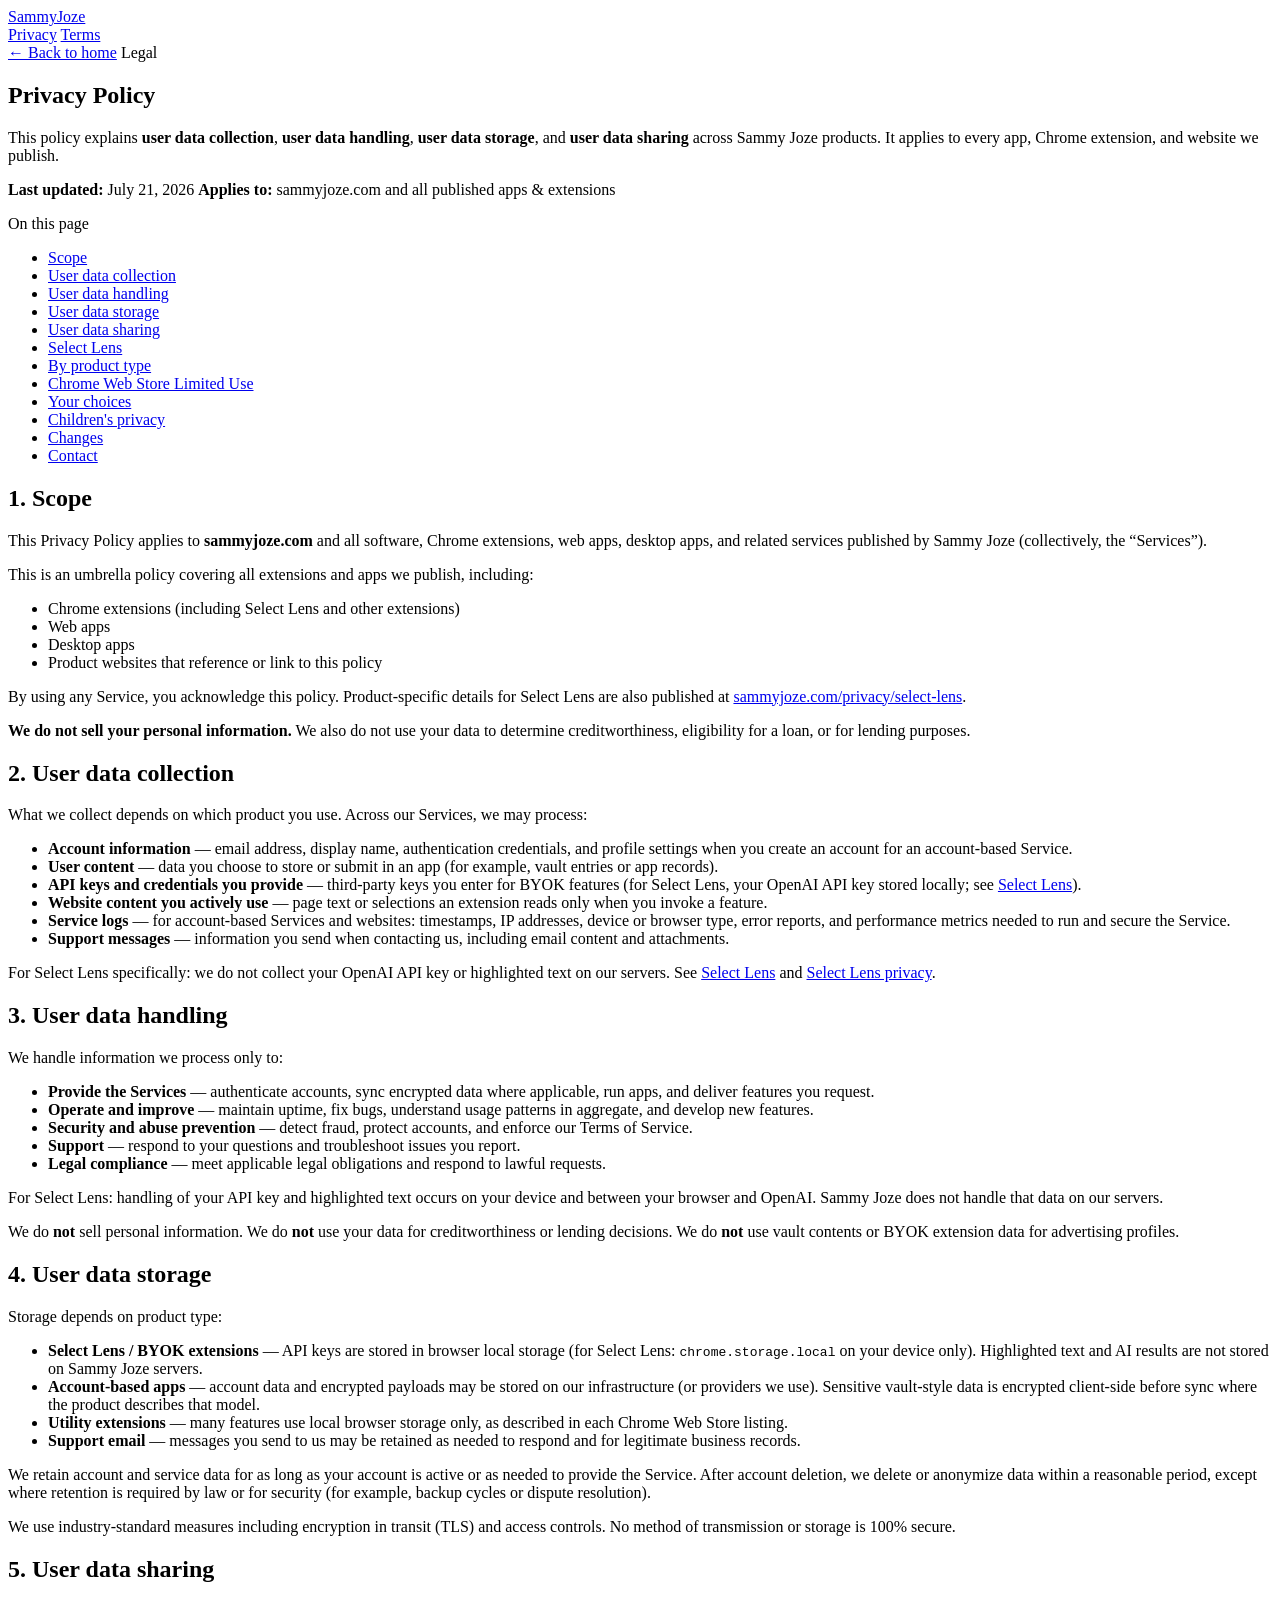
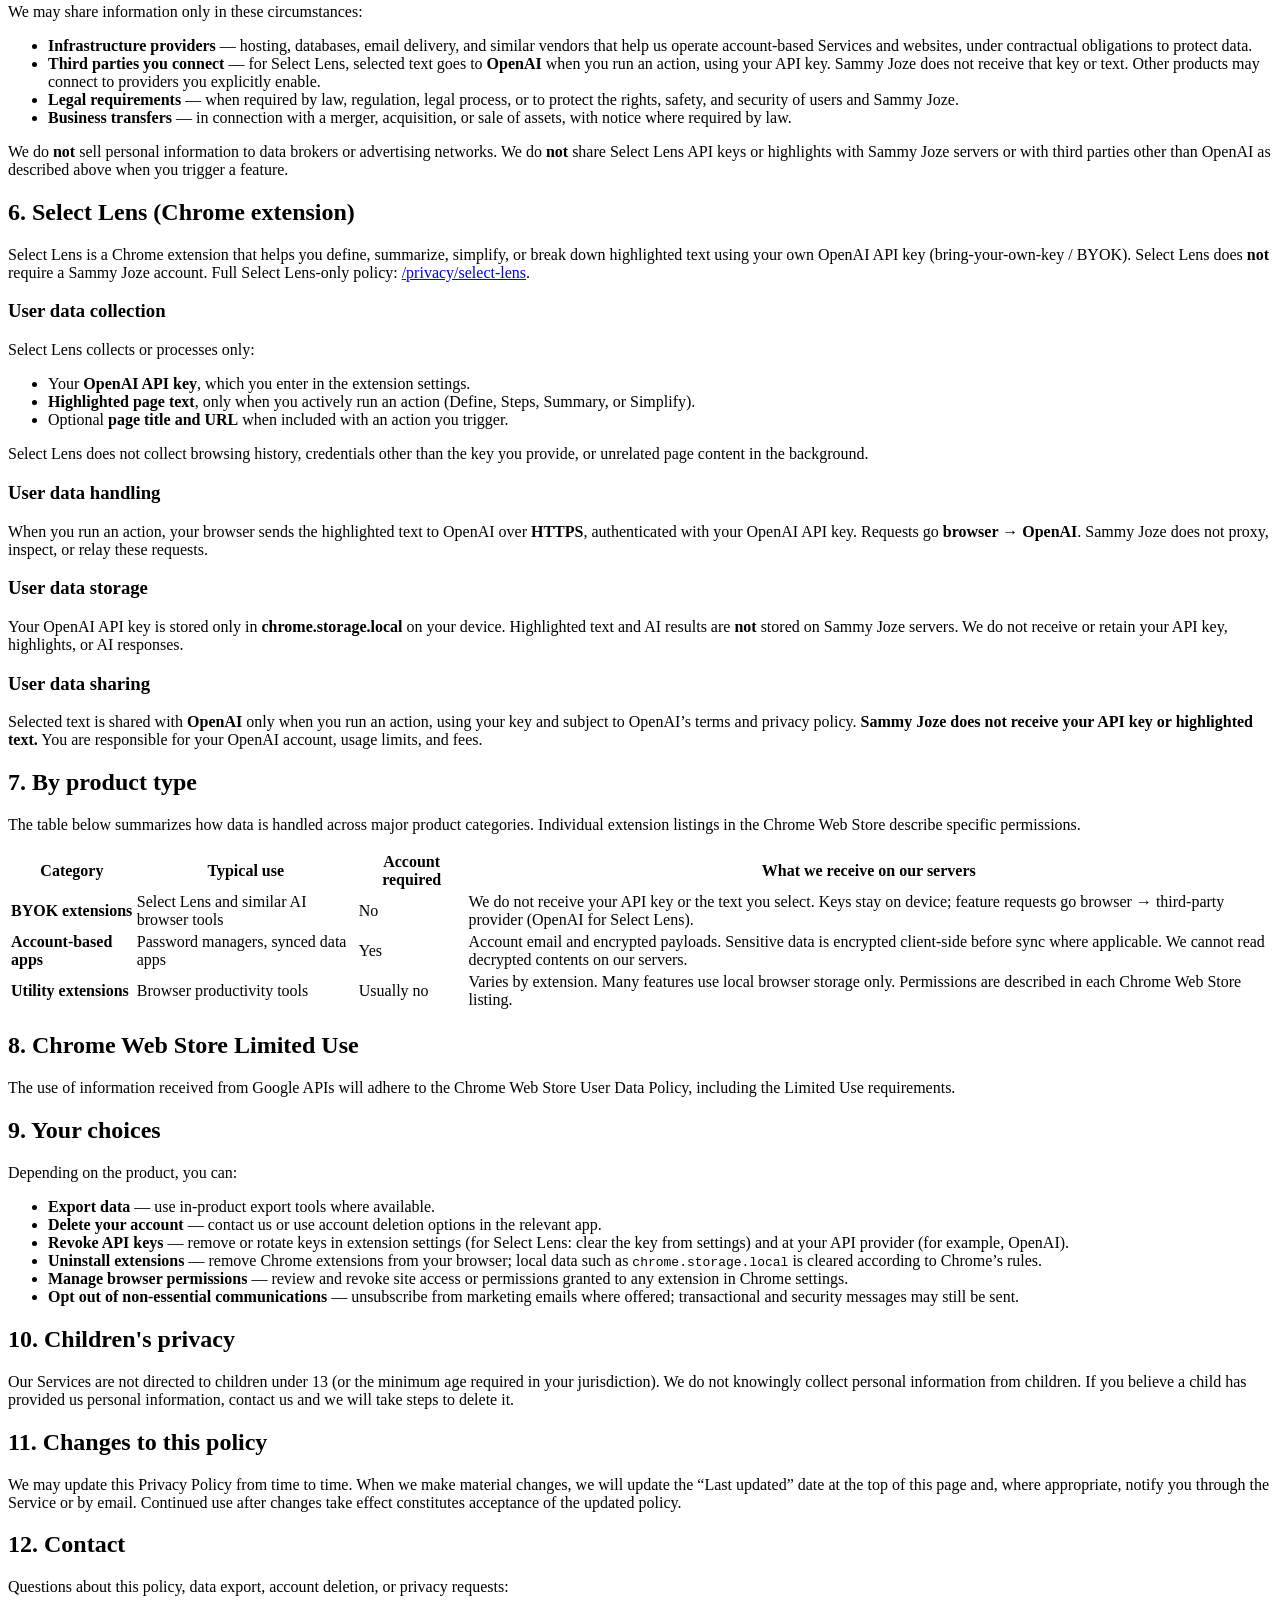
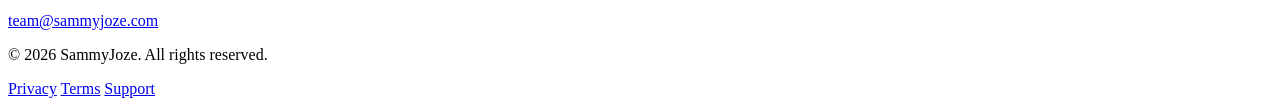
==== commit a4e82dac: "Bump sammy: add Letterkit to featured projects and sync legal site updates." ====
--- a/sammyjoze-site/privacy/index.html
+++ b/sammyjoze-site/privacy/index.html
@@ -4,7 +4,7 @@
   <meta charset="UTF-8">
   <meta name="viewport" content="width=device-width, initial-scale=1.0">
   <title>Privacy Policy — SammyJoze</title>
-  <meta name="description" content="Privacy Policy for Sammy Joze apps, Chrome extensions, and web products, including Select Lens.">
+  <meta name="description" content="Privacy Policy for Sammy Joze apps and Chrome extensions: user data collection, handling, storage, and sharing — including Select Lens.">
   <link rel="preconnect" href="https://fonts.googleapis.com">
   <link rel="preconnect" href="https://fonts.gstatic.com" crossorigin>
   <link href="https://fonts.googleapis.com/css2?family=Inter:wght@400;500;600;700;800&display=swap" rel="stylesheet">
@@ -25,9 +25,9 @@
     <a href="/" class="hero__back">&larr; Back to home</a>
     <span class="hero__badge">Legal</span>
     <h1>Privacy Policy</h1>
-    <p class="hero__lead">This policy explains data collection, handling, storage, and sharing across Sammy Joze products. It applies to every app, Chrome extension, and website we publish.</p>
+    <p class="hero__lead">This policy explains <strong>user data collection</strong>, <strong>user data handling</strong>, <strong>user data storage</strong>, and <strong>user data sharing</strong> across Sammy Joze products. It applies to every app, Chrome extension, and website we publish.</p>
     <div class="hero__meta">
-      <span><strong>Last updated:</strong> July 18, 2026</span>
+      <span><strong>Last updated:</strong> July 21, 2026</span>
       <span><strong>Applies to:</strong> sammyjoze.com and all published apps &amp; extensions</span>
     </div>
   </section>
@@ -37,11 +37,11 @@
       <p class="toc__label">On this page</p>
       <ul>
         <li><a href="#scope">Scope</a></li>
+        <li><a href="#user-data-collection">User data collection</a></li>
+        <li><a href="#user-data-handling">User data handling</a></li>
+        <li><a href="#user-data-storage">User data storage</a></li>
+        <li><a href="#user-data-sharing">User data sharing</a></li>
         <li><a href="#select-lens">Select Lens</a></li>
-        <li><a href="#data-collection">Data collection</a></li>
-        <li><a href="#data-handling">Data handling</a></li>
-        <li><a href="#data-storage">Data storage</a></li>
-        <li><a href="#data-sharing">Data sharing</a></li>
         <li><a href="#by-product">By product type</a></li>
         <li><a href="#chrome-limited-use">Chrome Web Store Limited Use</a></li>
         <li><a href="#your-choices">Your choices</a></li>
@@ -62,46 +62,28 @@
           <li>Desktop apps</li>
           <li>Product websites that reference or link to this policy</li>
         </ul>
-        <p>By using any Service, you acknowledge this policy. In-app help or Chrome Web Store listings may describe additional product-specific details.</p>
+        <p>By using any Service, you acknowledge this policy. Product-specific details for Select Lens are also published at <a href="/privacy/select-lens">sammyjoze.com/privacy/select-lens</a>.</p>
         <div class="highlight-box">
           <p><strong>We do not sell your personal information.</strong> We also do not use your data to determine creditworthiness, eligibility for a loan, or for lending purposes.</p>
         </div>
       </article>
 
-      <article id="select-lens" class="section-card">
-        <h2>2. Select Lens (Chrome extension)</h2>
-        <p>Select Lens is a Chrome extension that helps you define, summarize, simplify, or break down highlighted text using your own OpenAI API key (bring-your-own-key / BYOK). Select Lens does <strong>not</strong> require a Sammy Joze account.</p>
-        <h3>Collection</h3>
-        <p>Select Lens collects or processes only:</p>
-        <ul>
-          <li>Your <strong>OpenAI API key</strong>, which you enter in the extension settings.</li>
-          <li><strong>Highlighted page text</strong>, only when you actively run an action (Define, Steps, Summary, or Simplify).</li>
-        </ul>
-        <p>Select Lens does not collect browsing history, credentials other than the key you provide, or unrelated page content in the background.</p>
-        <h3>Handling</h3>
-        <p>When you run an action, your browser sends the highlighted text to OpenAI over <strong>HTTPS</strong>, authenticated with your OpenAI API key. Requests go <strong>browser &rarr; OpenAI</strong>. Sammy Joze does not proxy, inspect, or relay these requests.</p>
-        <h3>Storage</h3>
-        <p>Your OpenAI API key is stored only in <strong>chrome.storage.local</strong> on your device. Highlighted text and AI results are <strong>not</strong> stored on Sammy Joze servers. We do not receive or retain your API key, highlights, or AI responses.</p>
-        <h3>Sharing</h3>
-        <p>Selected text is shared with <strong>OpenAI</strong> only when you run an action, using your key and subject to OpenAI&rsquo;s terms and privacy policy. <strong>Sammy Joze does not receive your API key or highlighted text.</strong> You are responsible for your OpenAI account, usage limits, and fees.</p>
-      </article>
-
-      <article id="data-collection" class="section-card">
-        <h2>3. Data collection</h2>
+      <article id="user-data-collection" class="section-card">
+        <h2>2. User data collection</h2>
         <p>What we collect depends on which product you use. Across our Services, we may process:</p>
         <ul>
           <li><strong>Account information</strong> — email address, display name, authentication credentials, and profile settings when you create an account for an account-based Service.</li>
           <li><strong>User content</strong> — data you choose to store or submit in an app (for example, vault entries or app records).</li>
-          <li><strong>API keys and credentials you provide</strong> — third-party keys you enter for BYOK features (for Select Lens, your OpenAI API key stored locally; see section 2).</li>
+          <li><strong>API keys and credentials you provide</strong> — third-party keys you enter for BYOK features (for Select Lens, your OpenAI API key stored locally; see <a href="#select-lens">Select Lens</a>).</li>
           <li><strong>Website content you actively use</strong> — page text or selections an extension reads only when you invoke a feature.</li>
           <li><strong>Service logs</strong> — for account-based Services and websites: timestamps, IP addresses, device or browser type, error reports, and performance metrics needed to run and secure the Service.</li>
           <li><strong>Support messages</strong> — information you send when contacting us, including email content and attachments.</li>
         </ul>
-        <p>For Select Lens specifically: we do not collect your OpenAI API key or highlighted text on our servers. See <a href="#select-lens">Select Lens (Chrome extension)</a>.</p>
-      </article>
-
-      <article id="data-handling" class="section-card">
-        <h2>4. Data handling</h2>
+        <p>For Select Lens specifically: we do not collect your OpenAI API key or highlighted text on our servers. See <a href="#select-lens">Select Lens</a> and <a href="/privacy/select-lens">Select Lens privacy</a>.</p>
+      </article>
+
+      <article id="user-data-handling" class="section-card">
+        <h2>3. User data handling</h2>
         <p>We handle information we process only to:</p>
         <ul>
           <li><strong>Provide the Services</strong> — authenticate accounts, sync encrypted data where applicable, run apps, and deliver features you request.</li>
@@ -114,8 +96,8 @@
         <p>We do <strong>not</strong> sell personal information. We do <strong>not</strong> use your data for creditworthiness or lending decisions. We do <strong>not</strong> use vault contents or BYOK extension data for advertising profiles.</p>
       </article>
 
-      <article id="data-storage" class="section-card">
-        <h2>5. Data storage</h2>
+      <article id="user-data-storage" class="section-card">
+        <h2>4. User data storage</h2>
         <p>Storage depends on product type:</p>
         <ul>
           <li><strong>Select Lens / BYOK extensions</strong> — API keys are stored in browser local storage (for Select Lens: <code>chrome.storage.local</code> on your device only). Highlighted text and AI results are not stored on Sammy Joze servers.</li>
@@ -127,8 +109,8 @@
         <p>We use industry-standard measures including encryption in transit (TLS) and access controls. No method of transmission or storage is 100% secure.</p>
       </article>
 
-      <article id="data-sharing" class="section-card">
-        <h2>6. Data sharing</h2>
+      <article id="user-data-sharing" class="section-card">
+        <h2>5. User data sharing</h2>
         <p>We may share information only in these circumstances:</p>
         <ul>
           <li><strong>Infrastructure providers</strong> — hosting, databases, email delivery, and similar vendors that help us operate account-based Services and websites, under contractual obligations to protect data.</li>
@@ -137,6 +119,25 @@
           <li><strong>Business transfers</strong> — in connection with a merger, acquisition, or sale of assets, with notice where required by law.</li>
         </ul>
         <p>We do <strong>not</strong> sell personal information to data brokers or advertising networks. We do <strong>not</strong> share Select Lens API keys or highlights with Sammy Joze servers or with third parties other than OpenAI as described above when you trigger a feature.</p>
+      </article>
+
+      <article id="select-lens" class="section-card">
+        <h2>6. Select Lens (Chrome extension)</h2>
+        <p>Select Lens is a Chrome extension that helps you define, summarize, simplify, or break down highlighted text using your own OpenAI API key (bring-your-own-key / BYOK). Select Lens does <strong>not</strong> require a Sammy Joze account. Full Select Lens-only policy: <a href="/privacy/select-lens">/privacy/select-lens</a>.</p>
+        <h3>User data collection</h3>
+        <p>Select Lens collects or processes only:</p>
+        <ul>
+          <li>Your <strong>OpenAI API key</strong>, which you enter in the extension settings.</li>
+          <li><strong>Highlighted page text</strong>, only when you actively run an action (Define, Steps, Summary, or Simplify).</li>
+          <li>Optional <strong>page title and URL</strong> when included with an action you trigger.</li>
+        </ul>
+        <p>Select Lens does not collect browsing history, credentials other than the key you provide, or unrelated page content in the background.</p>
+        <h3>User data handling</h3>
+        <p>When you run an action, your browser sends the highlighted text to OpenAI over <strong>HTTPS</strong>, authenticated with your OpenAI API key. Requests go <strong>browser &rarr; OpenAI</strong>. Sammy Joze does not proxy, inspect, or relay these requests.</p>
+        <h3>User data storage</h3>
+        <p>Your OpenAI API key is stored only in <strong>chrome.storage.local</strong> on your device. Highlighted text and AI results are <strong>not</strong> stored on Sammy Joze servers. We do not receive or retain your API key, highlights, or AI responses.</p>
+        <h3>User data sharing</h3>
+        <p>Selected text is shared with <strong>OpenAI</strong> only when you run an action, using your key and subject to OpenAI&rsquo;s terms and privacy policy. <strong>Sammy Joze does not receive your API key or highlighted text.</strong> You are responsible for your OpenAI account, usage limits, and fees.</p>
       </article>
 
       <article id="by-product" class="section-card">
